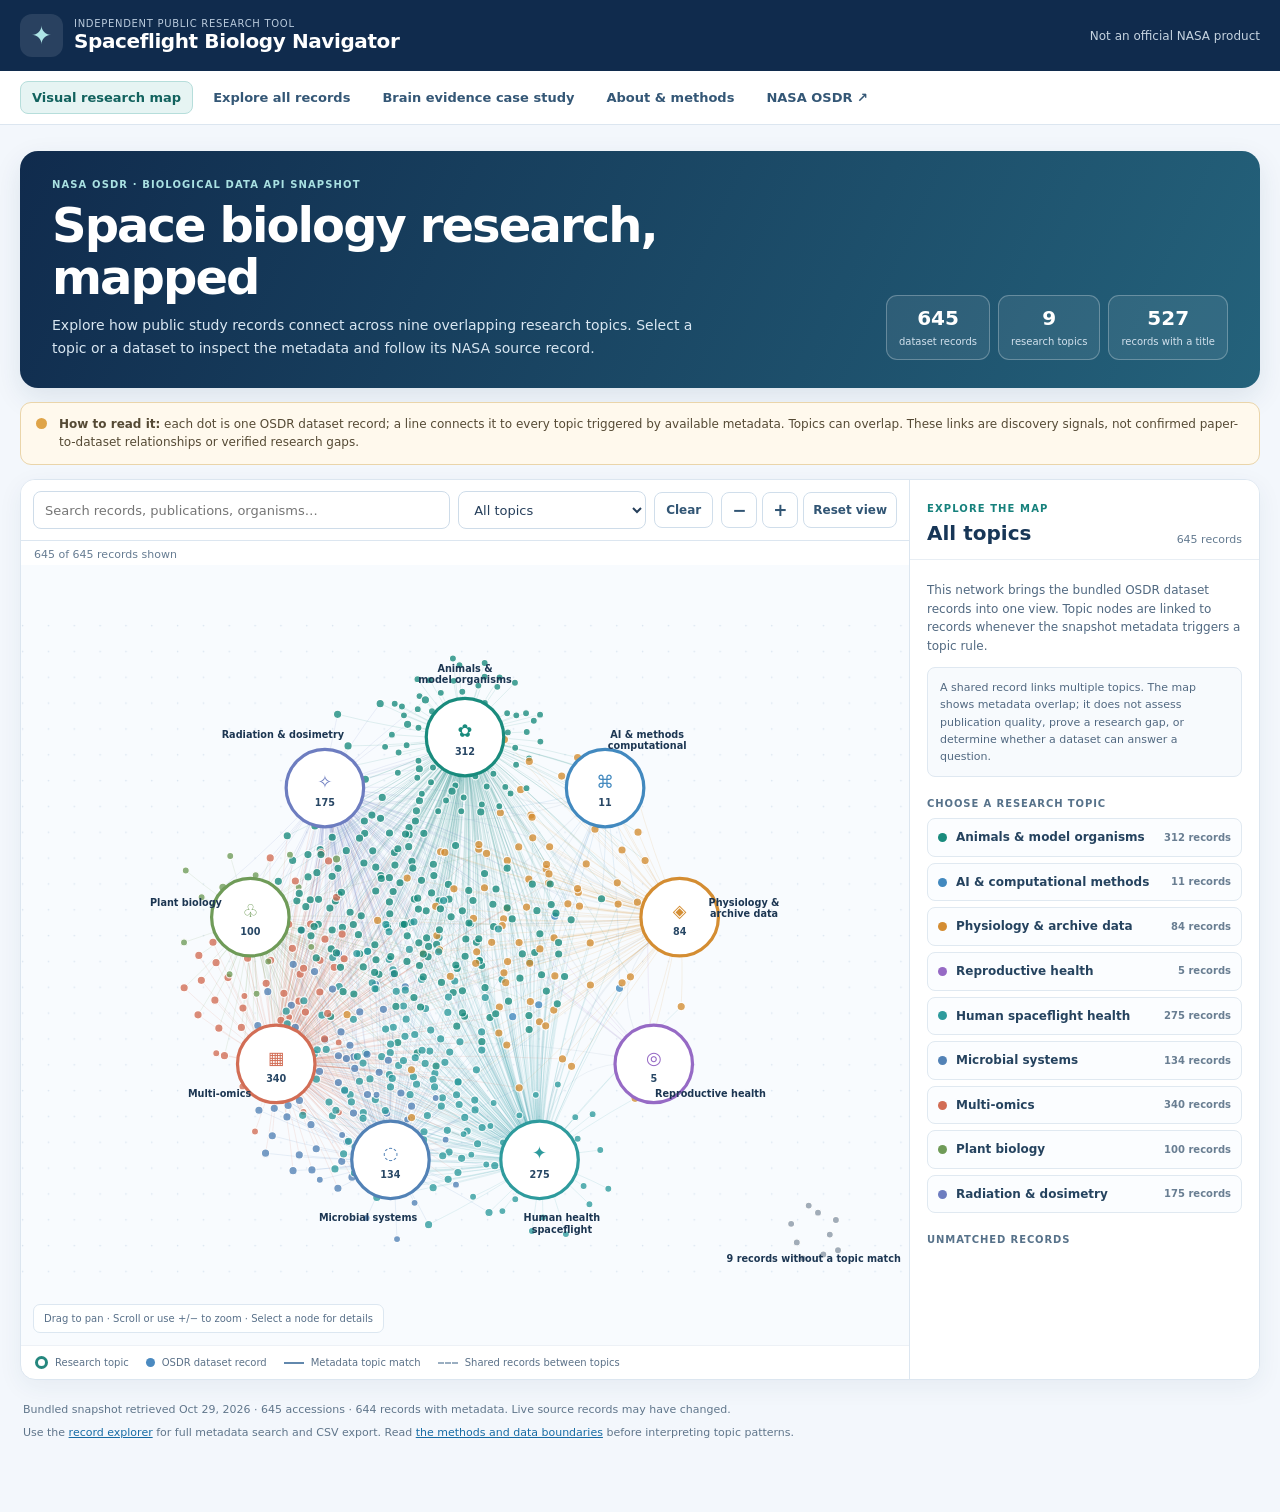
==== web/index.html @ 782c8c2c "Add project files and interactive map" ====
<!DOCTYPE html>
<html lang="en">
<head>
  <meta charset="utf-8">
  <meta name="viewport" content="width=device-width,initial-scale=1">
  <meta name="description" content="An interactive map connecting NASA OSDR biological research records through overlapping metadata topic matches.">
  <meta name="theme-color" content="#102b4d">
  <link rel="icon" type="image/svg+xml" href="favicon.svg">
  <link rel="stylesheet" href="map.css">
  <title>Spaceflight Biology Navigator | Interactive Research Map</title>
</head>
<body>
  <header class="siteHeader">
    <a class="brand" href="index.html" aria-label="Spaceflight Biology Navigator home"><span class="brandMark" aria-hidden="true">✦</span><span><small>Independent public research tool</small><strong>Spaceflight Biology Navigator</strong></span></a>
    <span class="officialNote">Not an official NASA product</span>
  </header>
  <nav class="projectNav" aria-label="Project navigation">
    <a class="active" href="index.html" aria-current="page">Visual research map</a>
    <a href="explorer.html">Explore all records</a>
    <a href="brain-pilot.html">Brain evidence case study</a>
    <a href="about.html">About &amp; methods</a>
    <a href="https://science.nasa.gov/biological-physical/data/osdr/" target="_blank" rel="noopener noreferrer">NASA OSDR ↗</a>
  </nav>
  <main class="pageWrap">
    <section class="hero">
      <div class="heroCopy">
        <div class="eyebrow">NASA OSDR · Biological Data API snapshot</div>
        <h1>Space biology research, mapped</h1>
        <p>Explore how public study records connect across nine overlapping research topics. Select a topic or a dataset to inspect the metadata and follow its NASA source record.</p>
      </div>
      <div class="heroMetrics" id="heroMetrics" aria-label="Snapshot summary"></div>
    </section>
    <section class="readingKey" aria-label="How to read this map">
      <span class="keyDot" aria-hidden="true"></span>
      <p><strong>How to read it:</strong> each dot is one OSDR dataset record; a line connects it to every topic triggered by available metadata. Topics can overlap. These links are discovery signals, not confirmed paper-to-dataset relationships or verified research gaps.</p>
    </section>
    <section class="workspace" aria-label="Interactive research map and details">
      <div class="mapColumn">
        <div class="toolbar">
          <label class="searchBox"><span class="visuallyHidden">Search the map</span><input id="mapSearch" type="search" placeholder="Search records, publications, organisms…" autocomplete="off"></label>
          <label class="topicSelectLabel"><span class="visuallyHidden">Focus a research topic</span><select id="topicSelect" aria-label="Focus a research topic"><option value="">All topics</option></select></label>
          <button type="button" class="controlButton" id="clearButton">Clear</button>
          <div class="zoomControls" aria-label="Map controls"><button type="button" id="zoomOut" aria-label="Zoom out">−</button><button type="button" id="zoomIn" aria-label="Zoom in">+</button><button type="button" id="zoomReset">Reset view</button></div>
        </div>
        <p class="mapStatus" id="mapStatus" aria-live="polite"></p>
        <div class="mapFrame" id="mapFrame">
          <svg id="atlasMap" viewBox="0 0 1100 820" role="group" aria-label="Network map of nine research topics and NASA OSDR dataset records">
            <defs><pattern id="dotGrid" width="32" height="32" patternUnits="userSpaceOnUse"><circle cx="2" cy="2" r="1" fill="#dbe6f1"></circle></pattern></defs>
            <rect class="mapBackdrop" x="0" y="0" width="1100" height="820" fill="url(#dotGrid)"></rect>
            <g id="networkTransform"><g id="topicConnections"></g><g id="topicEdges"></g><g id="recordNodes"></g><g id="topicNodes"></g></g>
          </svg>
          <div class="mapHint">Drag to pan · Scroll or use +/− to zoom · Select a node for details</div>
        </div>
        <div class="legend" aria-label="Map legend"><span><i class="legendTopic"></i>Research topic</span><span><i class="legendRecord"></i>OSDR dataset record</span><span><i class="legendLine"></i>Metadata topic match</span><span><i class="legendOverlap"></i>Shared records between topics</span></div>
      </div>
      <aside class="detailsPanel" aria-label="Map details">
        <div class="panelHeader"><div><span class="panelEyebrow">Explore the map</span><h2 id="detailTitle">All topics</h2></div><span class="panelCount" id="detailCount"></span></div>
        <div class="panelBody" id="detailBody" aria-live="polite"></div>
      </aside>
    </section>
    <footer class="pageFooter"><p id="snapshotNote"></p><p>Use the <a href="explorer.html">record explorer</a> for full metadata search and CSV export. Read <a href="about.html">the methods and data boundaries</a> before interpreting topic patterns.</p></footer>
  </main>
  <script src="data/catalog.js"></script>
  <script src="map.js"></script>
</body>
</html>
---- web/map.css ----
:root{color-scheme:light;--navy:#102b4d;--ink:#1d3652;--muted:#62768c;--line:#dce6f0;--paper:#fff;--wash:#f3f7fc;--teal:#168b87;--blue:#236caa;--gold:#d69032;font-family:Inter,ui-sans-serif,system-ui,-apple-system,"Segoe UI",sans-serif}*{box-sizing:border-box}body{margin:0;background:var(--wash);color:var(--ink)}a{color:#176ca4}.siteHeader{background:#102b4d;color:#fff;padding:14px max(20px,calc((100% - 1530px)/2));display:flex;align-items:center;justify-content:space-between;gap:20px}.brand{display:flex;align-items:center;gap:11px;color:white;text-decoration:none}.brandMark{display:grid;place-items:center;width:43px;height:43px;border-radius:12px;background:#ffffff1b;color:#aee5e7;font-size:25px}.brand small{display:block;color:#b9cadc;font-size:10px;letter-spacing:.07em;text-transform:uppercase}.brand strong{display:block;font-size:20px;letter-spacing:-.02em}.officialNote{font-size:12px;color:#c5d3e0}.projectNav{display:flex;align-items:center;flex-wrap:wrap;gap:8px;padding:10px max(20px,calc((100% - 1530px)/2));background:#fff;border-bottom:1px solid var(--line)}.projectNav a{color:#345776;text-decoration:none;font-size:13px;font-weight:700;padding:8px 11px;border:1px solid transparent;border-radius:8px}.projectNav a:hover,.projectNav a:focus-visible{background:#f1f7fc;border-color:#d7e5f1}.projectNav a.active{background:#e6f4f3;border-color:#b6dedb;color:#12625e}.pageWrap{max-width:1530px;margin:26px auto;padding:0 20px 40px}.hero{display:flex;justify-content:space-between;gap:26px;align-items:flex-end;padding:28px 32px;border-radius:18px;background:linear-gradient(115deg,#102b4d,#24627b);color:white;box-shadow:0 10px 28px #16395a1a}.heroCopy{max-width:760px}.eyebrow,.panelEyebrow{font-size:10px;letter-spacing:.11em;text-transform:uppercase;font-weight:800}.eyebrow{color:#a9e1e2}.hero h1{font-size:clamp(30px,4.4vw,48px);line-height:1.08;letter-spacing:-.04em;margin:10px 0}.hero p{max-width:72ch;font-size:14px;line-height:1.65;color:#d9e7f2;margin:0}.heroMetrics{display:flex;gap:8px;justify-content:flex-end;flex-wrap:wrap;min-width:220px}.metric{display:block;min-width:89px;text-align:center;padding:10px 12px;border:1px solid #ffffff44;border-radius:11px;background:#ffffff13}.metric strong{display:block;font-size:20px;color:#fff}.metric span{font-size:10px;color:#d2e1ed}.readingKey{display:flex;align-items:flex-start;gap:12px;margin:14px 0;padding:12px 15px;border:1px solid #ead5aa;background:#fff9ed;border-radius:11px;color:#554a35}.readingKey p{margin:0;font-size:12px;line-height:1.55}.keyDot{flex:0 0 auto;width:11px;height:11px;margin-top:3px;border-radius:50%;background:#dfa448}.workspace{display:grid;grid-template-columns:minmax(0,1fr) 350px;align-items:stretch;border:1px solid var(--line);border-radius:15px;overflow:hidden;background:white;box-shadow:0 7px 24px #193b6010}.mapColumn{min-width:0}.toolbar{display:flex;gap:8px;align-items:center;flex-wrap:wrap;padding:11px 12px;border-bottom:1px solid var(--line);background:#fff}.searchBox{flex:1 1 250px}.searchBox input,.topicSelectLabel select{width:100%;height:38px;border:1px solid #cedce9;border-radius:8px;background:white;color:#263f5b;padding:0 11px;font:inherit;font-size:13px}.topicSelectLabel{width:188px}.controlButton,.zoomControls button{height:36px;border:1px solid #d0deeb;border-radius:8px;background:#fff;color:#315574;font:inherit;font-weight:700;font-size:12px;padding:0 11px;cursor:pointer}.controlButton:hover,.zoomControls button:hover{background:#f3f8fc;border-color:#94b4cf}.zoomControls{display:flex;gap:5px;align-items:center}.zoomControls button{min-width:36px;padding:0 9px}.zoomControls button:first-child,.zoomControls button:nth-child(2){font-size:17px}.mapStatus{margin:0;padding:7px 13px 0;color:#667c92;font-size:11px;min-height:24px}.mapFrame{height:min(68vw,780px);min-height:530px;position:relative;overflow:hidden;background:#f8fbfe}#atlasMap{display:block;width:100%;height:100%;touch-action:none;cursor:grab;user-select:none}#atlasMap.dragging{cursor:grabbing}.mapHint{position:absolute;bottom:12px;left:12px;padding:8px 10px;border:1px solid #dce7f1;border-radius:7px;background:#ffffffed;color:#587089;font-size:10px;pointer-events:none}.topicNode,.recordNode,.overlapLink{cursor:pointer}.topicNode:focus,.overlapLink:focus{outline:none}.topicNode:focus .topicBubble,.topicNode:hover .topicBubble{stroke:#e09a38;stroke-width:4}.topicBubble{fill:#fff;stroke-width:4}.topicGlyph{font-size:22px;text-anchor:middle;dominant-baseline:central;pointer-events:none}.topicCountSvg{font-size:12px;font-weight:850;text-anchor:middle;fill:#284765;pointer-events:none}.topicNameSvg{font-size:12px;font-weight:800;fill:#1c3652;pointer-events:none}.topicEdge{fill:none;stroke-width:1.15;opacity:.12;pointer-events:none}.topicConnection{fill:none;stroke:#8aa3bc;pointer-events:none}.connectionLabel{font-size:10px;font-weight:800;text-anchor:middle;dominant-baseline:central;fill:#3d5872;paint-order:stroke;stroke:#f8fbfe;stroke-width:4px;pointer-events:none}.recordDot{stroke:white;stroke-width:1.5;opacity:.78}.recordNode:hover .recordDot,.recordNode:focus .recordDot{stroke:#0c2d4b;stroke-width:2.8;opacity:1}.recordNode.selected .recordDot{stroke:#f2a33d;stroke-width:3.2;opacity:1}.recordNode.dimmed{opacity:.08}.recordNode.highlighted{opacity:1}.legend{display:flex;gap:9px 17px;flex-wrap:wrap;padding:10px 14px;color:#5b7188;border-top:1px solid #edf1f6;font-size:10px}.legend span{display:inline-flex;align-items:center;gap:7px}.legend i{display:inline-block;flex:0 0 auto}.legendTopic{width:13px;height:13px;border:3px solid #25877e;border-radius:50%}.legendRecord{width:9px;height:9px;border-radius:50%;background:#4b8ac0}.legendLine{width:20px;border-top:2px solid #6288ad}.legendOverlap{width:20px;border-top:2px dashed #9aaec1}.detailsPanel{min-width:0;border-left:1px solid var(--line);display:flex;flex-direction:column;background:#fff}.panelHeader{padding:17px 17px 13px;border-bottom:1px solid #e8eef4;display:flex;align-items:flex-end;justify-content:space-between;gap:12px}.panelEyebrow{color:#16817c}.panelHeader h2{font-size:20px;line-height:1.25;margin:5px 0 0;color:#173657}.panelCount{font-size:11px;color:#637a90;text-align:right;white-space:nowrap}.panelBody{padding:15px 17px 19px;overflow:auto;max-height:calc(100vh - 210px);line-height:1.55;font-size:12px}.panelBody p{margin:6px 0 12px;color:#516981}.panelBody h3{font-size:10px;letter-spacing:.09em;text-transform:uppercase;color:#57728a;margin:19px 0 7px}.topicIndex{display:grid;gap:6px}.topicChoice,.resultChoice,.overlapLink{width:100%;text-align:left;font:inherit;color:#25435f;border:1px solid #e0e9f1;border-radius:8px;background:#fbfdff;padding:9px 10px;cursor:pointer}.topicChoice{display:grid;grid-template-columns:10px 1fr auto;gap:8px;align-items:center;font-weight:700}.topicChoice:hover,.resultChoice:hover,.overlapLink:hover{border-color:#9cbdd6;background:#f5faff}.topicSwatch{height:9px;width:9px;border-radius:50%}.topicChoice small{font-weight:600;color:#697e92}.promptBox{padding:12px 13px;border-left:3px solid #d79a40;border-radius:5px;background:#fff8ed;color:#485a6d;font-size:12px;line-height:1.55}.overlapList{display:grid;gap:6px}.overlapLink{display:flex;justify-content:space-between;align-items:center;gap:8px;font-size:11px}.overlapLink strong{color:#176e74}.resultList{display:grid;gap:6px}.resultChoice{display:block}.resultChoice strong{display:block;font-size:11px;color:#1b5f91}.resultChoice span{display:block;margin-top:2px;font-size:11px;line-height:1.4;color:#526981}.resultChoice small{display:block;margin-top:4px;font-size:10px;color:#71869a}.detailSource{display:inline-block;margin:8px 5px 3px 0;padding:7px 9px;border:1px solid #d2e1ee;border-radius:7px;background:#fff;text-decoration:none;font-size:11px;font-weight:750}.noticeBox{padding:11px 12px;border:1px solid #dfe8f1;border-radius:8px;background:#f7fafd;color:#526981;font-size:11px;line-height:1.55}.noResults{padding:14px;border:1px dashed #d1dfeb;border-radius:8px;color:#6b8094;text-align:center}.snapshotLine{color:#698096!important;font-size:10px}.pageFooter{padding:16px 3px 0;color:#60768b;font-size:11px;line-height:1.6}.pageFooter p{margin:5px 0}.visuallyHidden{position:absolute;width:1px;height:1px;padding:0;margin:-1px;overflow:hidden;clip:rect(0,0,0,0);white-space:nowrap;border:0}@media(max-width:1100px){.workspace{grid-template-columns:minmax(0,1fr) 320px}.hero{align-items:flex-start;flex-direction:column}.heroMetrics{justify-content:flex-start}.mapFrame{height:650px}}@media(max-width:820px){.siteHeader{padding:12px 15px}.projectNav{padding:8px 12px;gap:4px}.projectNav a{font-size:11px;padding:7px 8px}.pageWrap{margin:17px auto;padding:0 12px 28px}.workspace{grid-template-columns:1fr}.detailsPanel{border-left:0;border-top:1px solid var(--line)}.panelBody{max-height:none}.mapFrame{height:620px;min-height:480px}.toolbar{gap:6px}.searchBox{flex-basis:100%}.topicSelectLabel{flex:1;width:auto}.hero{padding:23px}.heroMetrics{min-width:0}}@media(max-width:480px){.officialNote{font-size:10px}.brandMark{width:37px;height:37px}.brand strong{font-size:17px}.projectNav{gap:3px}.projectNav a{padding:6px;font-size:10px}.hero h1{font-size:32px}.hero p{font-size:13px}.metric{min-width:78px;padding:8px}.metric strong{font-size:17px}.mapFrame{height:520px;min-height:450px}.mapHint{font-size:9px;max-width:calc(100% - 24px)}.toolbar{padding:9px}.zoomControls button{padding:0 7px}.controlButton{padding:0 9px}.panelHeader{padding:14px}.panelBody{padding:13px 14px 17px}}
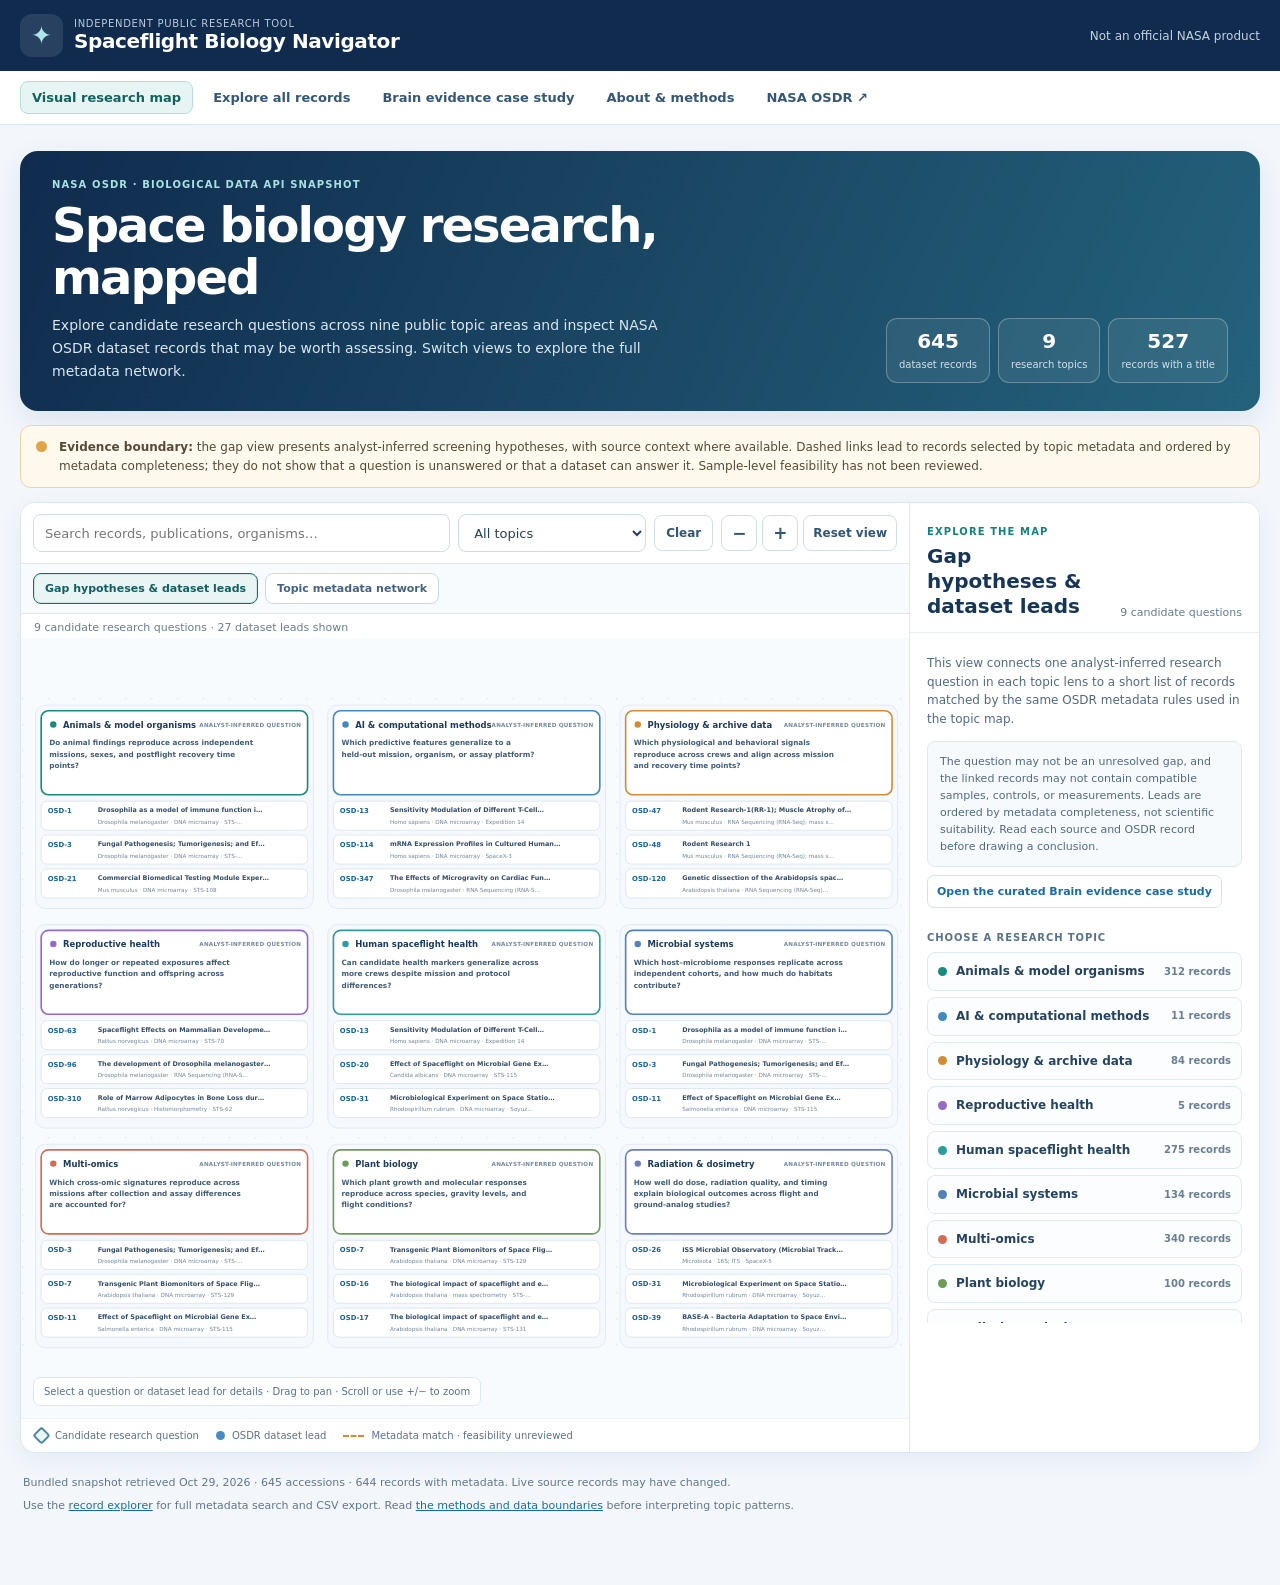
==== commit db9e8c41: "Add cross-topic gap and dataset lead map" ====
--- a/web/index.html
+++ b/web/index.html
@@ -3,7 +3,7 @@
 <head>
   <meta charset="utf-8">
   <meta name="viewport" content="width=device-width,initial-scale=1">
-  <meta name="description" content="An interactive map connecting NASA OSDR biological research records through overlapping metadata topic matches.">
+  <meta name="description" content="Explore candidate space-biology research questions and OSDR dataset leads, alongside an interactive topic metadata map.">
   <meta name="theme-color" content="#102b4d">
   <link rel="icon" type="image/svg+xml" href="favicon.svg">
   <link rel="stylesheet" href="map.css">
@@ -26,13 +26,13 @@
       <div class="heroCopy">
         <div class="eyebrow">NASA OSDR · Biological Data API snapshot</div>
         <h1>Space biology research, mapped</h1>
-        <p>Explore how public study records connect across nine overlapping research topics. Select a topic or a dataset to inspect the metadata and follow its NASA source record.</p>
+        <p>Explore candidate research questions across nine public topic areas and inspect NASA OSDR dataset records that may be worth assessing. Switch views to explore the full metadata network.</p>
       </div>
       <div class="heroMetrics" id="heroMetrics" aria-label="Snapshot summary"></div>
     </section>
     <section class="readingKey" aria-label="How to read this map">
       <span class="keyDot" aria-hidden="true"></span>
-      <p><strong>How to read it:</strong> each dot is one OSDR dataset record; a line connects it to every topic triggered by available metadata. Topics can overlap. These links are discovery signals, not confirmed paper-to-dataset relationships or verified research gaps.</p>
+      <p><strong>Evidence boundary:</strong> the gap view presents analyst-inferred screening hypotheses, with source context where available. Dashed links lead to records selected by topic metadata and ordered by metadata completeness; they do not show that a question is unanswered or that a dataset can answer it. Sample-level feasibility has not been reviewed.</p>
     </section>
     <section class="workspace" aria-label="Interactive research map and details">
       <div class="mapColumn">
@@ -42,16 +42,21 @@
           <button type="button" class="controlButton" id="clearButton">Clear</button>
           <div class="zoomControls" aria-label="Map controls"><button type="button" id="zoomOut" aria-label="Zoom out">−</button><button type="button" id="zoomIn" aria-label="Zoom in">+</button><button type="button" id="zoomReset">Reset view</button></div>
         </div>
+        <div class="mapModes" role="group" aria-label="Choose map view">
+          <button type="button" class="mapModeButton active" id="gapModeButton" aria-pressed="true">Gap hypotheses &amp; dataset leads</button>
+          <button type="button" class="mapModeButton" id="topicModeButton" aria-pressed="false">Topic metadata network</button>
+        </div>
         <p class="mapStatus" id="mapStatus" aria-live="polite"></p>
         <div class="mapFrame" id="mapFrame">
-          <svg id="atlasMap" viewBox="0 0 1100 820" role="group" aria-label="Network map of nine research topics and NASA OSDR dataset records">
+          <svg id="atlasMap" viewBox="0 0 1100 820" role="group" aria-label="Gap hypotheses and candidate NASA OSDR dataset leads across nine research topics">
             <defs><pattern id="dotGrid" width="32" height="32" patternUnits="userSpaceOnUse"><circle cx="2" cy="2" r="1" fill="#dbe6f1"></circle></pattern></defs>
             <rect class="mapBackdrop" x="0" y="0" width="1100" height="820" fill="url(#dotGrid)"></rect>
             <g id="networkTransform"><g id="topicConnections"></g><g id="topicEdges"></g><g id="recordNodes"></g><g id="topicNodes"></g></g>
+            <g id="gapTransform"><g id="gapConnections"></g><g id="gapNodes"></g></g>
           </svg>
-          <div class="mapHint">Drag to pan · Scroll or use +/− to zoom · Select a node for details</div>
+          <div class="mapHint" id="mapHint">Select a topic or dataset lead for details · Drag to pan · Scroll or use +/− to zoom</div>
         </div>
-        <div class="legend" aria-label="Map legend"><span><i class="legendTopic"></i>Research topic</span><span><i class="legendRecord"></i>OSDR dataset record</span><span><i class="legendLine"></i>Metadata topic match</span><span><i class="legendOverlap"></i>Shared records between topics</span></div>
+        <div class="legend" id="mapLegend" aria-label="Map legend"><span><i class="legendGap"></i>Candidate research question</span><span><i class="legendRecord"></i>OSDR dataset lead</span><span><i class="legendProposal"></i>Metadata-based lead · not feasibility checked</span></div>
       </div>
       <aside class="detailsPanel" aria-label="Map details">
         <div class="panelHeader"><div><span class="panelEyebrow">Explore the map</span><h2 id="detailTitle">All topics</h2></div><span class="panelCount" id="detailCount"></span></div>
@@ -61,6 +66,7 @@
     <footer class="pageFooter"><p id="snapshotNote"></p><p>Use the <a href="explorer.html">record explorer</a> for full metadata search and CSV export. Read <a href="about.html">the methods and data boundaries</a> before interpreting topic patterns.</p></footer>
   </main>
   <script src="data/catalog.js"></script>
+  <script src="data/gap-hypotheses.js"></script>
   <script src="map.js"></script>
 </body>
 </html>
--- a/web/map.css
+++ b/web/map.css
@@ -1 +1,5 @@
 :root{color-scheme:light;--navy:#102b4d;--ink:#1d3652;--muted:#62768c;--line:#dce6f0;--paper:#fff;--wash:#f3f7fc;--teal:#168b87;--blue:#236caa;--gold:#d69032;font-family:Inter,ui-sans-serif,system-ui,-apple-system,"Segoe UI",sans-serif}*{box-sizing:border-box}body{margin:0;background:var(--wash);color:var(--ink)}a{color:#176ca4}.siteHeader{background:#102b4d;color:#fff;padding:14px max(20px,calc((100% - 1530px)/2));display:flex;align-items:center;justify-content:space-between;gap:20px}.brand{display:flex;align-items:center;gap:11px;color:white;text-decoration:none}.brandMark{display:grid;place-items:center;width:43px;height:43px;border-radius:12px;background:#ffffff1b;color:#aee5e7;font-size:25px}.brand small{display:block;color:#b9cadc;font-size:10px;letter-spacing:.07em;text-transform:uppercase}.brand strong{display:block;font-size:20px;letter-spacing:-.02em}.officialNote{font-size:12px;color:#c5d3e0}.projectNav{display:flex;align-items:center;flex-wrap:wrap;gap:8px;padding:10px max(20px,calc((100% - 1530px)/2));background:#fff;border-bottom:1px solid var(--line)}.projectNav a{color:#345776;text-decoration:none;font-size:13px;font-weight:700;padding:8px 11px;border:1px solid transparent;border-radius:8px}.projectNav a:hover,.projectNav a:focus-visible{background:#f1f7fc;border-color:#d7e5f1}.projectNav a.active{background:#e6f4f3;border-color:#b6dedb;color:#12625e}.pageWrap{max-width:1530px;margin:26px auto;padding:0 20px 40px}.hero{display:flex;justify-content:space-between;gap:26px;align-items:flex-end;padding:28px 32px;border-radius:18px;background:linear-gradient(115deg,#102b4d,#24627b);color:white;box-shadow:0 10px 28px #16395a1a}.heroCopy{max-width:760px}.eyebrow,.panelEyebrow{font-size:10px;letter-spacing:.11em;text-transform:uppercase;font-weight:800}.eyebrow{color:#a9e1e2}.hero h1{font-size:clamp(30px,4.4vw,48px);line-height:1.08;letter-spacing:-.04em;margin:10px 0}.hero p{max-width:72ch;font-size:14px;line-height:1.65;color:#d9e7f2;margin:0}.heroMetrics{display:flex;gap:8px;justify-content:flex-end;flex-wrap:wrap;min-width:220px}.metric{display:block;min-width:89px;text-align:center;padding:10px 12px;border:1px solid #ffffff44;border-radius:11px;background:#ffffff13}.metric strong{display:block;font-size:20px;color:#fff}.metric span{font-size:10px;color:#d2e1ed}.readingKey{display:flex;align-items:flex-start;gap:12px;margin:14px 0;padding:12px 15px;border:1px solid #ead5aa;background:#fff9ed;border-radius:11px;color:#554a35}.readingKey p{margin:0;font-size:12px;line-height:1.55}.keyDot{flex:0 0 auto;width:11px;height:11px;margin-top:3px;border-radius:50%;background:#dfa448}.workspace{display:grid;grid-template-columns:minmax(0,1fr) 350px;align-items:stretch;border:1px solid var(--line);border-radius:15px;overflow:hidden;background:white;box-shadow:0 7px 24px #193b6010}.mapColumn{min-width:0}.toolbar{display:flex;gap:8px;align-items:center;flex-wrap:wrap;padding:11px 12px;border-bottom:1px solid var(--line);background:#fff}.searchBox{flex:1 1 250px}.searchBox input,.topicSelectLabel select{width:100%;height:38px;border:1px solid #cedce9;border-radius:8px;background:white;color:#263f5b;padding:0 11px;font:inherit;font-size:13px}.topicSelectLabel{width:188px}.controlButton,.zoomControls button{height:36px;border:1px solid #d0deeb;border-radius:8px;background:#fff;color:#315574;font:inherit;font-weight:700;font-size:12px;padding:0 11px;cursor:pointer}.controlButton:hover,.zoomControls button:hover{background:#f3f8fc;border-color:#94b4cf}.zoomControls{display:flex;gap:5px;align-items:center}.zoomControls button{min-width:36px;padding:0 9px}.zoomControls button:first-child,.zoomControls button:nth-child(2){font-size:17px}.mapStatus{margin:0;padding:7px 13px 0;color:#667c92;font-size:11px;min-height:24px}.mapFrame{height:min(68vw,780px);min-height:530px;position:relative;overflow:hidden;background:#f8fbfe}#atlasMap{display:block;width:100%;height:100%;touch-action:none;cursor:grab;user-select:none}#atlasMap.dragging{cursor:grabbing}.mapHint{position:absolute;bottom:12px;left:12px;padding:8px 10px;border:1px solid #dce7f1;border-radius:7px;background:#ffffffed;color:#587089;font-size:10px;pointer-events:none}.topicNode,.recordNode,.overlapLink{cursor:pointer}.topicNode:focus,.overlapLink:focus{outline:none}.topicNode:focus .topicBubble,.topicNode:hover .topicBubble{stroke:#e09a38;stroke-width:4}.topicBubble{fill:#fff;stroke-width:4}.topicGlyph{font-size:22px;text-anchor:middle;dominant-baseline:central;pointer-events:none}.topicCountSvg{font-size:12px;font-weight:850;text-anchor:middle;fill:#284765;pointer-events:none}.topicNameSvg{font-size:12px;font-weight:800;fill:#1c3652;pointer-events:none}.topicEdge{fill:none;stroke-width:1.15;opacity:.12;pointer-events:none}.topicConnection{fill:none;stroke:#8aa3bc;pointer-events:none}.connectionLabel{font-size:10px;font-weight:800;text-anchor:middle;dominant-baseline:central;fill:#3d5872;paint-order:stroke;stroke:#f8fbfe;stroke-width:4px;pointer-events:none}.recordDot{stroke:white;stroke-width:1.5;opacity:.78}.recordNode:hover .recordDot,.recordNode:focus .recordDot{stroke:#0c2d4b;stroke-width:2.8;opacity:1}.recordNode.selected .recordDot{stroke:#f2a33d;stroke-width:3.2;opacity:1}.recordNode.dimmed{opacity:.08}.recordNode.highlighted{opacity:1}.legend{display:flex;gap:9px 17px;flex-wrap:wrap;padding:10px 14px;color:#5b7188;border-top:1px solid #edf1f6;font-size:10px}.legend span{display:inline-flex;align-items:center;gap:7px}.legend i{display:inline-block;flex:0 0 auto}.legendTopic{width:13px;height:13px;border:3px solid #25877e;border-radius:50%}.legendRecord{width:9px;height:9px;border-radius:50%;background:#4b8ac0}.legendLine{width:20px;border-top:2px solid #6288ad}.legendOverlap{width:20px;border-top:2px dashed #9aaec1}.detailsPanel{min-width:0;border-left:1px solid var(--line);display:flex;flex-direction:column;background:#fff}.panelHeader{padding:17px 17px 13px;border-bottom:1px solid #e8eef4;display:flex;align-items:flex-end;justify-content:space-between;gap:12px}.panelEyebrow{color:#16817c}.panelHeader h2{font-size:20px;line-height:1.25;margin:5px 0 0;color:#173657}.panelCount{font-size:11px;color:#637a90;text-align:right;white-space:nowrap}.panelBody{padding:15px 17px 19px;overflow:auto;max-height:calc(100vh - 210px);line-height:1.55;font-size:12px}.panelBody p{margin:6px 0 12px;color:#516981}.panelBody h3{font-size:10px;letter-spacing:.09em;text-transform:uppercase;color:#57728a;margin:19px 0 7px}.topicIndex{display:grid;gap:6px}.topicChoice,.resultChoice,.overlapLink{width:100%;text-align:left;font:inherit;color:#25435f;border:1px solid #e0e9f1;border-radius:8px;background:#fbfdff;padding:9px 10px;cursor:pointer}.topicChoice{display:grid;grid-template-columns:10px 1fr auto;gap:8px;align-items:center;font-weight:700}.topicChoice:hover,.resultChoice:hover,.overlapLink:hover{border-color:#9cbdd6;background:#f5faff}.topicSwatch{height:9px;width:9px;border-radius:50%}.topicChoice small{font-weight:600;color:#697e92}.promptBox{padding:12px 13px;border-left:3px solid #d79a40;border-radius:5px;background:#fff8ed;color:#485a6d;font-size:12px;line-height:1.55}.overlapList{display:grid;gap:6px}.overlapLink{display:flex;justify-content:space-between;align-items:center;gap:8px;font-size:11px}.overlapLink strong{color:#176e74}.resultList{display:grid;gap:6px}.resultChoice{display:block}.resultChoice strong{display:block;font-size:11px;color:#1b5f91}.resultChoice span{display:block;margin-top:2px;font-size:11px;line-height:1.4;color:#526981}.resultChoice small{display:block;margin-top:4px;font-size:10px;color:#71869a}.detailSource{display:inline-block;margin:8px 5px 3px 0;padding:7px 9px;border:1px solid #d2e1ee;border-radius:7px;background:#fff;text-decoration:none;font-size:11px;font-weight:750}.noticeBox{padding:11px 12px;border:1px solid #dfe8f1;border-radius:8px;background:#f7fafd;color:#526981;font-size:11px;line-height:1.55}.noResults{padding:14px;border:1px dashed #d1dfeb;border-radius:8px;color:#6b8094;text-align:center}.snapshotLine{color:#698096!important;font-size:10px}.pageFooter{padding:16px 3px 0;color:#60768b;font-size:11px;line-height:1.6}.pageFooter p{margin:5px 0}.visuallyHidden{position:absolute;width:1px;height:1px;padding:0;margin:-1px;overflow:hidden;clip:rect(0,0,0,0);white-space:nowrap;border:0}@media(max-width:1100px){.workspace{grid-template-columns:minmax(0,1fr) 320px}.hero{align-items:flex-start;flex-direction:column}.heroMetrics{justify-content:flex-start}.mapFrame{height:650px}}@media(max-width:820px){.siteHeader{padding:12px 15px}.projectNav{padding:8px 12px;gap:4px}.projectNav a{font-size:11px;padding:7px 8px}.pageWrap{margin:17px auto;padding:0 12px 28px}.workspace{grid-template-columns:1fr}.detailsPanel{border-left:0;border-top:1px solid var(--line)}.panelBody{max-height:none}.mapFrame{height:620px;min-height:480px}.toolbar{gap:6px}.searchBox{flex-basis:100%}.topicSelectLabel{flex:1;width:auto}.hero{padding:23px}.heroMetrics{min-width:0}}@media(max-width:480px){.officialNote{font-size:10px}.brandMark{width:37px;height:37px}.brand strong{font-size:17px}.projectNav{gap:3px}.projectNav a{padding:6px;font-size:10px}.hero h1{font-size:32px}.hero p{font-size:13px}.metric{min-width:78px;padding:8px}.metric strong{font-size:17px}.mapFrame{height:520px;min-height:450px}.mapHint{font-size:9px;max-width:calc(100% - 24px)}.toolbar{padding:9px}.zoomControls button{padding:0 7px}.controlButton{padding:0 9px}.panelHeader{padding:14px}.panelBody{padding:13px 14px 17px}}
+
+.mapModes{display:flex;gap:7px;padding:9px 12px;border-bottom:1px solid var(--line);background:#f8fbfe}.mapModeButton{border:1px solid #cbd9e7;border-radius:8px;background:#fff;color:#45627e;padding:8px 11px;font:inherit;font-size:11px;font-weight:750;cursor:pointer}.mapModeButton:hover,.mapModeButton:focus-visible{border-color:#83a9c8;background:#f1f8fc}.mapModeButton.active{border-color:#176c75;background:#e8f5f4;color:#145d60;box-shadow:inset 0 0 0 1px #176c7520}
+.gapClusterBackdrop{fill:#f5f8fc;stroke:#dce6f0;stroke-width:1}.gapQuestion{cursor:pointer}.gapQuestion:focus{outline:none}.gapQuestionCard{fill:#fff;stroke-width:2}.gapQuestion:hover .gapQuestionCard,.gapQuestion:focus .gapQuestionCard{stroke-width:3;filter:drop-shadow(0 2px 3px #234b681c)}.gapTopicTitle{font-size:10.5px;font-weight:850;fill:#1d3b59}.gapProvenance{font-size:7px;font-weight:800;letter-spacing:.04em;fill:#75899c}.gapQuestionText{font-size:9px;font-weight:620;fill:#425c75}.gapBadge{stroke:#fff;stroke-width:2}.gapEdge{fill:none;stroke:#d18b37;stroke-width:1.5;stroke-dasharray:5 4;opacity:.75;pointer-events:none}.gapCandidate{cursor:pointer}.gapCandidate:focus{outline:none}.gapCandidateCard{fill:#fff;stroke:#d8e3ed;stroke-width:1}.gapCandidate:hover .gapCandidateCard,.gapCandidate:focus .gapCandidateCard{fill:#fff9ef;stroke:#ce8a32;stroke-width:2}.gapAccession{font-size:8.5px;font-weight:850;fill:#17639a}.gapCandidateTitle{font-size:8px;font-weight:700;fill:#334e68}.gapCandidateMeta{font-size:7px;fill:#71859a}.gapEmpty{font-size:9px;fill:#74889b}.legendGap{width:13px;height:13px;border:2px solid #4588a0;background:#eaf6f6;transform:rotate(45deg);border-radius:3px}.legendProposal{width:21px;border-top:2px dashed #d18b37}.gapHypothesisPanel{padding:12px 13px;border-left:3px solid #28818a;border-radius:5px;background:#eef8f7;color:#294a60;font-size:12px;font-weight:750;line-height:1.55}.leadRow{display:grid;grid-template-columns:minmax(0,1fr) auto;align-items:center;gap:5px;margin:6px 0}.leadRow .resultChoice{min-width:0}.leadRow .detailSource{margin:0;padding:6px;font-size:9px;white-space:nowrap}.mapModes+.mapStatus{padding-top:7px}
+.gapCandidate.selected .gapCandidateCard{fill:#fff5e3;stroke:#d58d31;stroke-width:2.5}
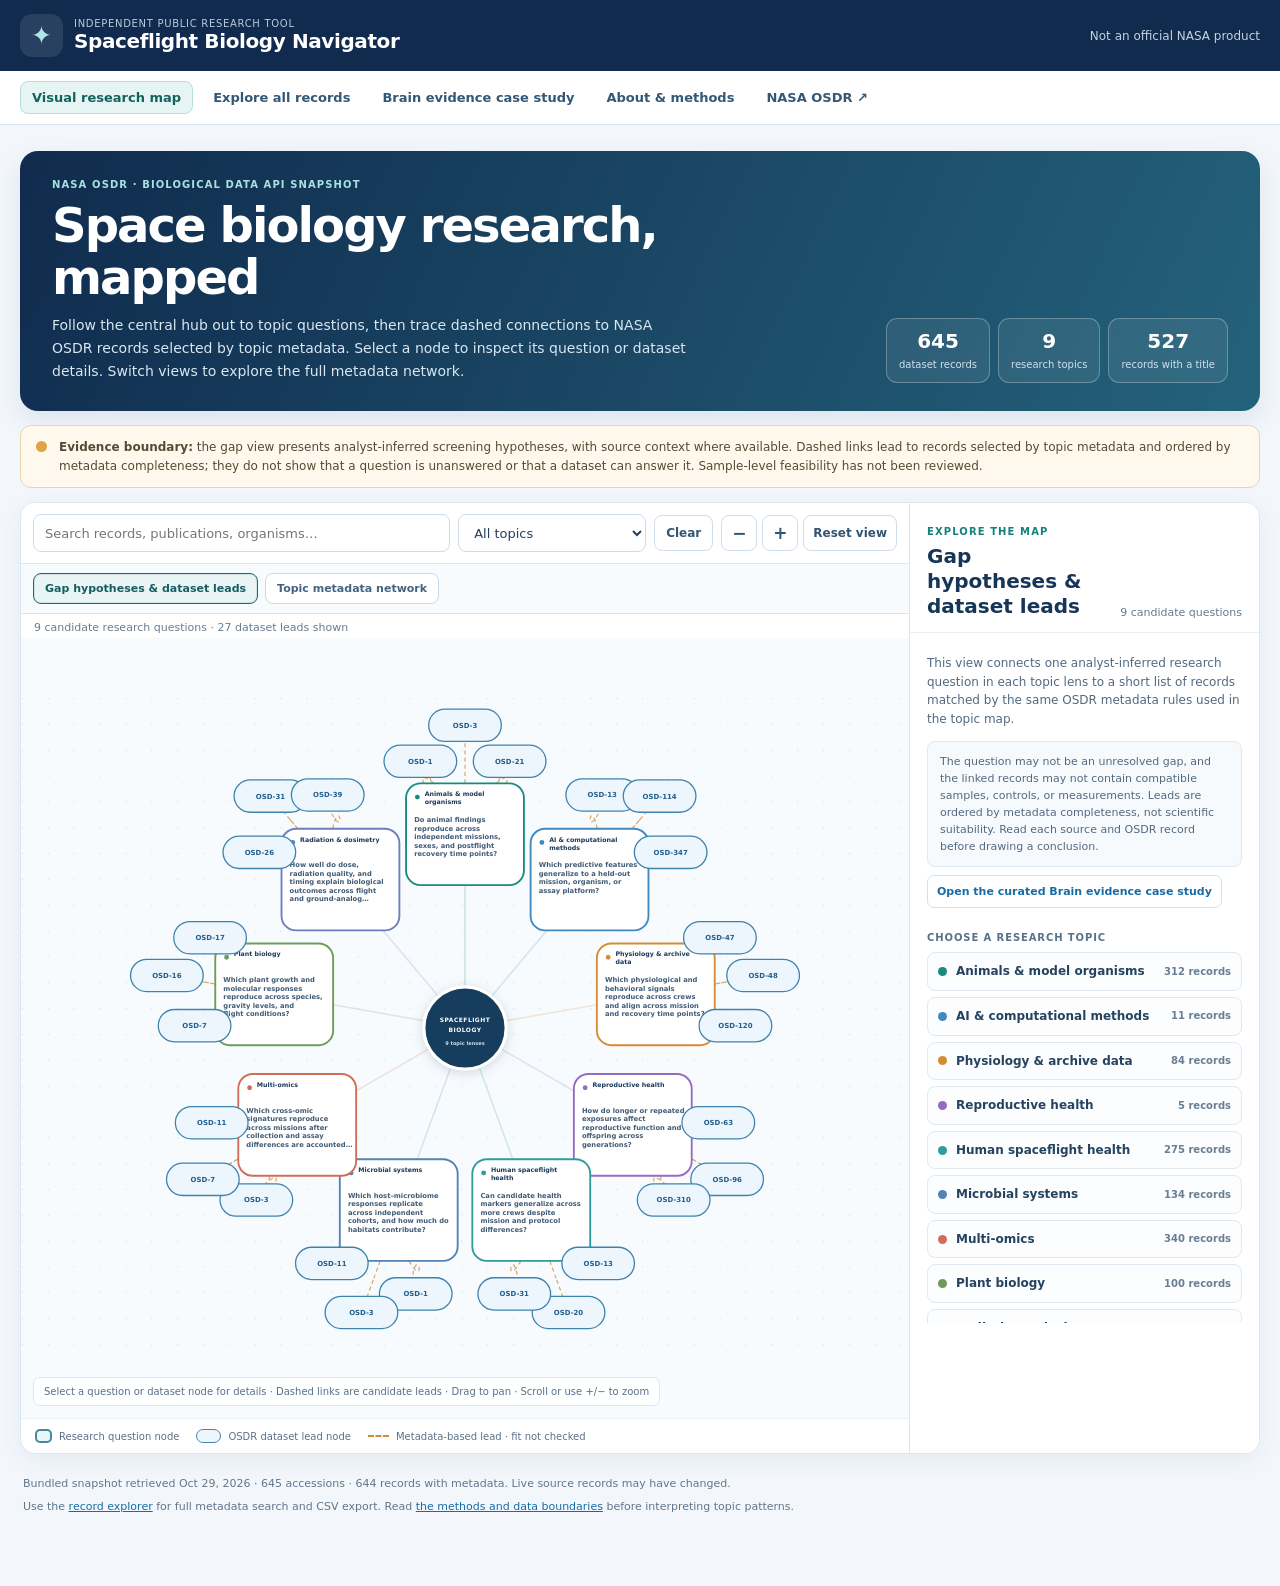
==== commit 8e448479: "Render gap leads as a connected map" ====
--- a/web/index.html
+++ b/web/index.html
@@ -26,7 +26,7 @@
       <div class="heroCopy">
         <div class="eyebrow">NASA OSDR · Biological Data API snapshot</div>
         <h1>Space biology research, mapped</h1>
-        <p>Explore candidate research questions across nine public topic areas and inspect NASA OSDR dataset records that may be worth assessing. Switch views to explore the full metadata network.</p>
+        <p>Follow the central hub out to topic questions, then trace dashed connections to NASA OSDR records selected by topic metadata. Select a node to inspect its question or dataset details. Switch views to explore the full metadata network.</p>
       </div>
       <div class="heroMetrics" id="heroMetrics" aria-label="Snapshot summary"></div>
     </section>
@@ -54,9 +54,9 @@
             <g id="networkTransform"><g id="topicConnections"></g><g id="topicEdges"></g><g id="recordNodes"></g><g id="topicNodes"></g></g>
             <g id="gapTransform"><g id="gapConnections"></g><g id="gapNodes"></g></g>
           </svg>
-          <div class="mapHint" id="mapHint">Select a topic or dataset lead for details · Drag to pan · Scroll or use +/− to zoom</div>
+          <div class="mapHint" id="mapHint">Select a question or dataset node for details · Dashed links are candidate leads · Drag to pan · Scroll or use +/− to zoom</div>
         </div>
-        <div class="legend" id="mapLegend" aria-label="Map legend"><span><i class="legendGap"></i>Candidate research question</span><span><i class="legendRecord"></i>OSDR dataset lead</span><span><i class="legendProposal"></i>Metadata-based lead · not feasibility checked</span></div>
+        <div class="legend" id="mapLegend" aria-label="Map legend"><span><i class="legendGap"></i>Research question node</span><span><i class="legendRecord"></i>OSDR dataset lead node</span><span><i class="legendProposal"></i>Metadata-based lead · fit not checked</span></div>
       </div>
       <aside class="detailsPanel" aria-label="Map details">
         <div class="panelHeader"><div><span class="panelEyebrow">Explore the map</span><h2 id="detailTitle">All topics</h2></div><span class="panelCount" id="detailCount"></span></div>
--- a/web/map.css
+++ b/web/map.css
@@ -3,3 +3,17 @@
 .mapModes{display:flex;gap:7px;padding:9px 12px;border-bottom:1px solid var(--line);background:#f8fbfe}.mapModeButton{border:1px solid #cbd9e7;border-radius:8px;background:#fff;color:#45627e;padding:8px 11px;font:inherit;font-size:11px;font-weight:750;cursor:pointer}.mapModeButton:hover,.mapModeButton:focus-visible{border-color:#83a9c8;background:#f1f8fc}.mapModeButton.active{border-color:#176c75;background:#e8f5f4;color:#145d60;box-shadow:inset 0 0 0 1px #176c7520}
 .gapClusterBackdrop{fill:#f5f8fc;stroke:#dce6f0;stroke-width:1}.gapQuestion{cursor:pointer}.gapQuestion:focus{outline:none}.gapQuestionCard{fill:#fff;stroke-width:2}.gapQuestion:hover .gapQuestionCard,.gapQuestion:focus .gapQuestionCard{stroke-width:3;filter:drop-shadow(0 2px 3px #234b681c)}.gapTopicTitle{font-size:10.5px;font-weight:850;fill:#1d3b59}.gapProvenance{font-size:7px;font-weight:800;letter-spacing:.04em;fill:#75899c}.gapQuestionText{font-size:9px;font-weight:620;fill:#425c75}.gapBadge{stroke:#fff;stroke-width:2}.gapEdge{fill:none;stroke:#d18b37;stroke-width:1.5;stroke-dasharray:5 4;opacity:.75;pointer-events:none}.gapCandidate{cursor:pointer}.gapCandidate:focus{outline:none}.gapCandidateCard{fill:#fff;stroke:#d8e3ed;stroke-width:1}.gapCandidate:hover .gapCandidateCard,.gapCandidate:focus .gapCandidateCard{fill:#fff9ef;stroke:#ce8a32;stroke-width:2}.gapAccession{font-size:8.5px;font-weight:850;fill:#17639a}.gapCandidateTitle{font-size:8px;font-weight:700;fill:#334e68}.gapCandidateMeta{font-size:7px;fill:#71859a}.gapEmpty{font-size:9px;fill:#74889b}.legendGap{width:13px;height:13px;border:2px solid #4588a0;background:#eaf6f6;transform:rotate(45deg);border-radius:3px}.legendProposal{width:21px;border-top:2px dashed #d18b37}.gapHypothesisPanel{padding:12px 13px;border-left:3px solid #28818a;border-radius:5px;background:#eef8f7;color:#294a60;font-size:12px;font-weight:750;line-height:1.55}.leadRow{display:grid;grid-template-columns:minmax(0,1fr) auto;align-items:center;gap:5px;margin:6px 0}.leadRow .resultChoice{min-width:0}.leadRow .detailSource{margin:0;padding:6px;font-size:9px;white-space:nowrap}.mapModes+.mapStatus{padding-top:7px}
 .gapCandidate.selected .gapCandidateCard{fill:#fff5e3;stroke:#d58d31;stroke-width:2.5}
+.gapSpoke{fill:none;stroke-width:2;opacity:.2;pointer-events:none}
+.gapQuestionCard{fill:#fff;stroke-width:2.3}
+.gapQuestion.selected .gapQuestionCard{fill:#fff7e8;stroke:#d58d31;stroke-width:3.2;filter:drop-shadow(0 3px 5px #233f5b24)}
+.gapQuestion:hover .gapQuestionCard{filter:drop-shadow(0 3px 5px #233f5b24)}
+.gapTopicTitle{font-size:7.8px}
+.gapQuestionText{font-size:8.4px}
+.gapCandidateCard{fill:#edf6fd;stroke:#3f83ad;stroke-width:1.6}
+.gapCandidate:hover .gapCandidateCard,.gapCandidate:focus .gapCandidateCard{fill:#fff8ec;stroke:#ce8a32;stroke-width:2}
+.gapAccession{font-size:8.6px;text-anchor:middle;fill:#205e8d}
+.gapCoreCircle{fill:#163d5d;stroke:#fff;stroke-width:4;filter:drop-shadow(0 3px 7px #1836522b)}
+.gapCoreTitle{font-size:7.4px;font-weight:900;letter-spacing:.08em;text-anchor:middle;fill:#fff}
+.gapCoreMeta{font-size:6.3px;font-weight:650;text-anchor:middle;fill:#c7dbe9}
+.legendGap{width:17px;height:14px;border:2px solid #4588a0;background:#eaf6f6;transform:none;border-radius:5px}
+.legendRecord{width:25px;height:14px;border:1px solid #4383ad;border-radius:50px;background:#edf6fd}
